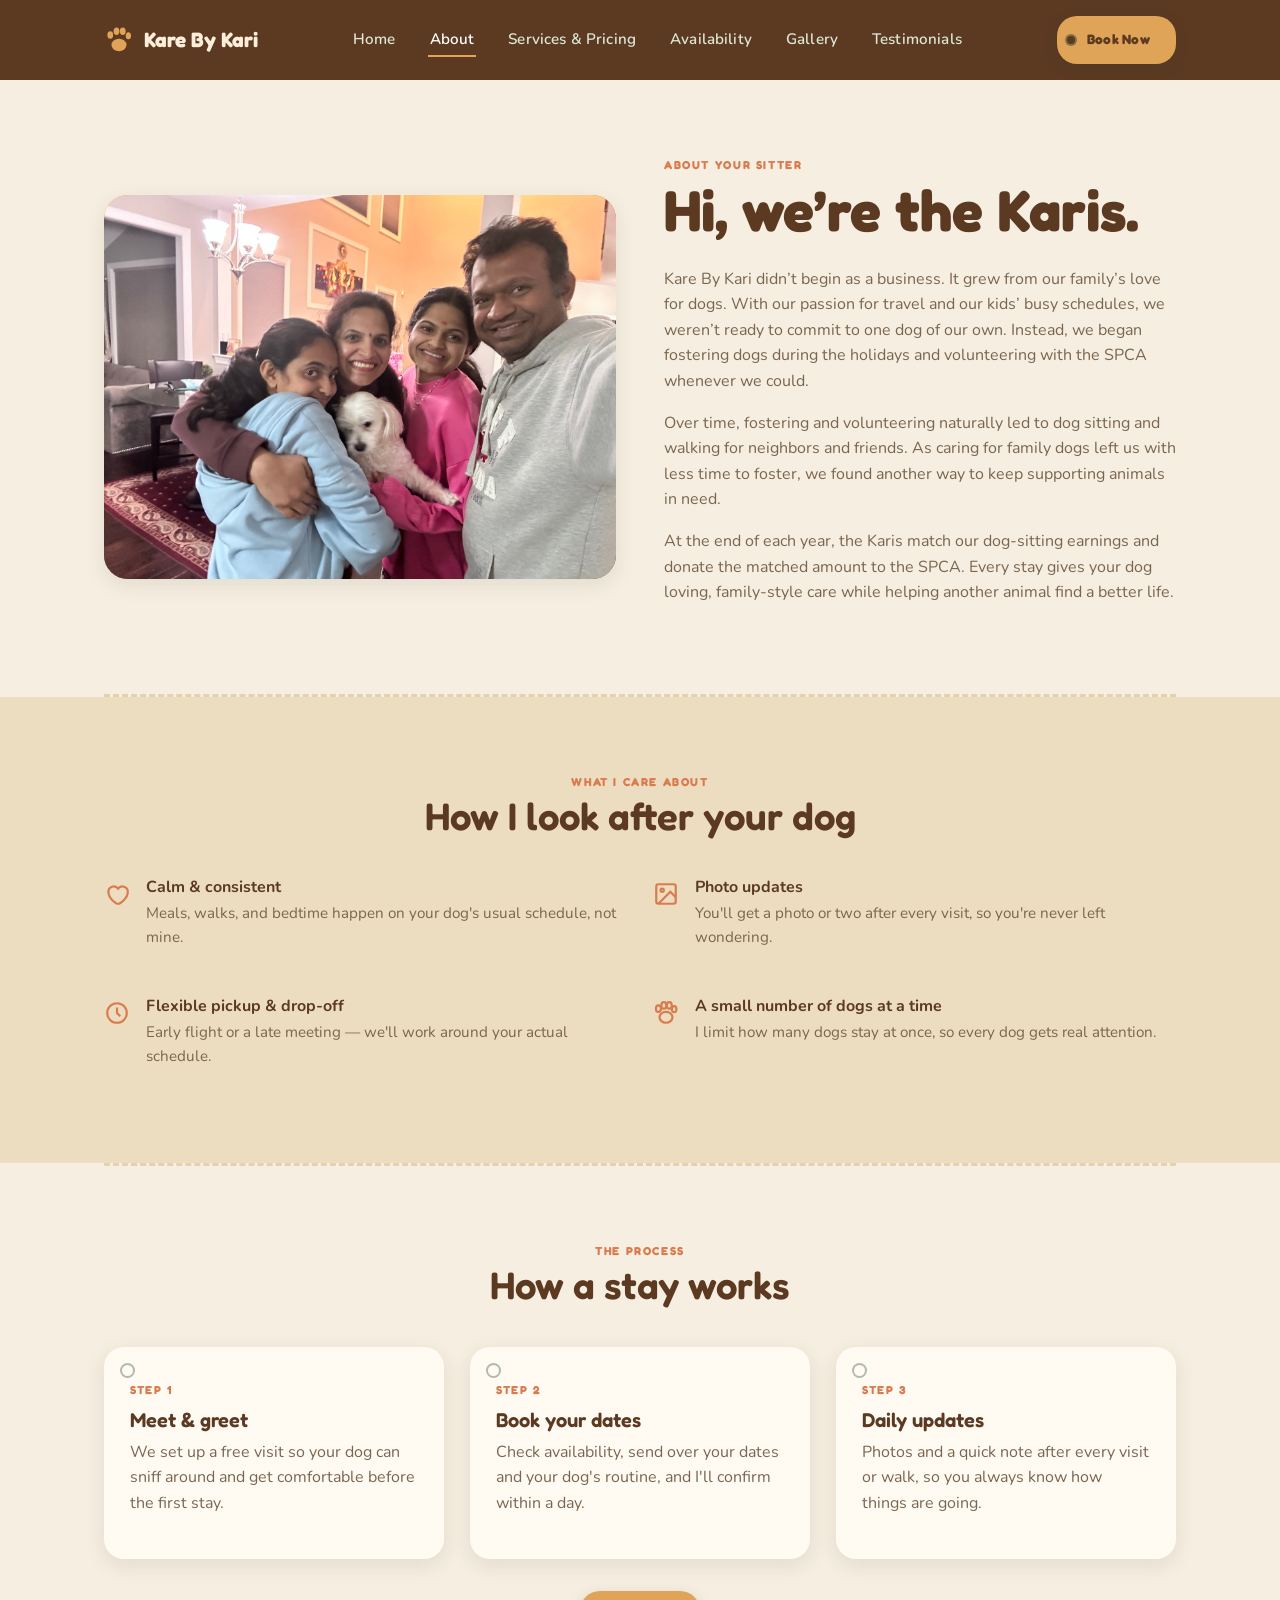
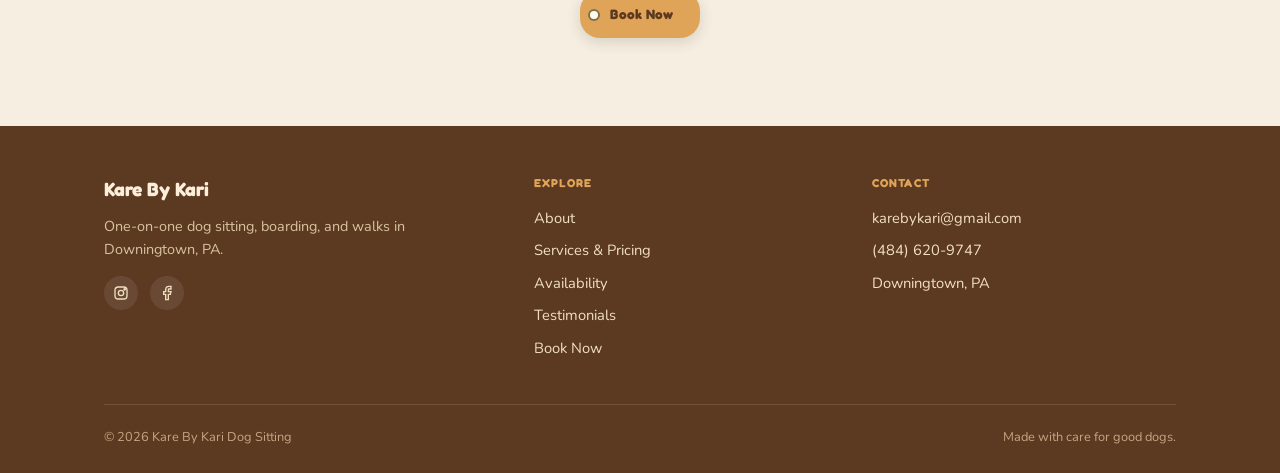
==== about.html @ df32e1bb "Launch Kare By Kari website" ====
<!DOCTYPE html>
<html lang="en">
<head>
<meta charset="UTF-8">
<meta name="viewport" content="width=device-width, initial-scale=1.0">
<title>About — Kare By Kari</title>
<meta name="description" content="Meet the Karis behind Kare By Kari dog sitting in Downingtown, PA.">
<link rel="stylesheet" href="assets/style.css">
</head>
<body>

<header class="site-header">
  <nav class="nav">
    <a href="index.html" class="brand">
      <svg viewBox="0 0 24 24" fill="currentColor"><ellipse cx="12" cy="16" rx="6" ry="5"/><ellipse cx="5" cy="8" rx="2.3" ry="3"/><ellipse cx="10" cy="5" rx="2.3" ry="3"/><ellipse cx="15" cy="5" rx="2.3" ry="3"/><ellipse cx="19.5" cy="8.5" rx="2.1" ry="2.8"/></svg>
      Kare By Kari
    </a>
    <ul class="nav-links">
      <li><a href="index.html">Home</a></li>
      <li><a href="about.html" aria-current="page">About</a></li>
      <li><a href="pricing.html">Services &amp; Pricing</a></li>
      <li><a href="https://calendly.com/karebykari/30min">Availability</a></li>
      <li><a href="gallery.html">Gallery</a></li>
      <li><a href="testimonials.html">Testimonials</a></li>
    </ul>
    <div class="nav-cta">
      <a href="https://calendly.com/karebykari/30min" class="btn-tag on-pine"><span class="btn-tag-text">Book Now</span></a>
      <button class="nav-toggle" aria-label="Toggle menu" aria-expanded="false">
        <svg viewBox="0 0 24 24" fill="none" stroke="currentColor" stroke-width="2"><path d="M3 6h18M3 12h18M3 18h18"/></svg>
      </button>
    </div>
  </nav>
</header>

<main>

  <section class="section">
    <div class="wrap about-hero">
      <div class="about-photo">
        <img src="assets/about-karis.jpg" alt="The Kari family together with their dog">
      </div>
      <div>
        <span class="eyebrow">About Your Sitter</span>
        <h1>Hi, we’re the Karis.</h1>
        <p>Kare By Kari didn’t begin as a business. It grew from our family’s love for dogs. With our passion for travel and our kids’ busy schedules, we weren’t ready to commit to one dog of our own. Instead, we began fostering dogs during the holidays and volunteering with the SPCA whenever we could.</p>
        <p>Over time, fostering and volunteering naturally led to dog sitting and walking for neighbors and friends. As caring for family dogs left us with less time to foster, we found another way to keep supporting animals in need.</p>
        <p>At the end of each year, the Karis match our dog-sitting earnings and donate the matched amount to the SPCA. Every stay gives your dog loving, family-style care while helping another animal find a better life.</p>
      </div>
    </div>
  </section>

  <div class="wrap"><hr class="leash"></div>

  <section class="section section--band">
    <div class="wrap">
      <div class="section-head">
        <span class="eyebrow">What I Care About</span>
        <h2>How I look after your dog</h2>
      </div>
      <div class="grid grid--2">
        <div class="value-row">
          <svg viewBox="0 0 24 24" fill="none" stroke="currentColor" stroke-width="2"><path d="M12 21s-8-4.5-8-11a5 5 0 0 1 9-3 5 5 0 0 1 9 3c0 6.5-8 11-8 11z"/></svg>
          <div>
            <h4>Calm &amp; consistent</h4>
            <p>Meals, walks, and bedtime happen on your dog's usual schedule, not mine.</p>
          </div>
        </div>
        <div class="value-row">
          <svg viewBox="0 0 24 24" fill="none" stroke="currentColor" stroke-width="2"><rect x="3" y="3" width="18" height="18" rx="2"/><circle cx="8.5" cy="8.5" r="1.5"/><path d="M21 15l-5-5L5 21"/></svg>
          <div>
            <h4>Photo updates</h4>
            <p>You'll get a photo or two after every visit, so you're never left wondering.</p>
          </div>
        </div>
        <div class="value-row">
          <svg viewBox="0 0 24 24" fill="none" stroke="currentColor" stroke-width="2"><circle cx="12" cy="12" r="9"/><path d="M12 7v5l3 3"/></svg>
          <div>
            <h4>Flexible pickup &amp; drop-off</h4>
            <p>Early flight or a late meeting — we'll work around your actual schedule.</p>
          </div>
        </div>
        <div class="value-row">
          <svg viewBox="0 0 24 24" fill="none" stroke="currentColor" stroke-width="2"><ellipse cx="12" cy="16" rx="6" ry="5"/><ellipse cx="5" cy="8" rx="2.3" ry="3"/><ellipse cx="10" cy="5" rx="2.3" ry="3"/><ellipse cx="15" cy="5" rx="2.3" ry="3"/><ellipse cx="19.5" cy="8.5" rx="2.1" ry="2.8"/></svg>
          <div>
            <h4>A small number of dogs at a time</h4>
            <p>I limit how many dogs stay at once, so every dog gets real attention.</p>
          </div>
        </div>
      </div>
    </div>
  </section>

  <div class="wrap"><hr class="leash"></div>

  <section class="section">
    <div class="wrap">
      <div class="section-head">
        <span class="eyebrow">The Process</span>
        <h2>How a stay works</h2>
      </div>
      <div class="grid grid--3">
        <div class="card">
          <span class="eyebrow">Step 1</span>
          <h3>Meet &amp; greet</h3>
          <p>We set up a free visit so your dog can sniff around and get comfortable before the first stay.</p>
        </div>
        <div class="card">
          <span class="eyebrow">Step 2</span>
          <h3>Book your dates</h3>
          <p>Check availability, send over your dates and your dog's routine, and I'll confirm within a day.</p>
        </div>
        <div class="card">
          <span class="eyebrow">Step 3</span>
          <h3>Daily updates</h3>
          <p>Photos and a quick note after every visit or walk, so you always know how things are going.</p>
        </div>
      </div>
      <p style="text-align:center; margin-top:32px;"><a href="https://calendly.com/karebykari/30min" class="btn-tag">Book Now</a></p>
    </div>
  </section>

</main>

<footer class="site-footer">
  <div class="wrap">
    <div class="footer-grid">
      <div>
        <div class="footer-brand">Kare By Kari</div>
        <p style="color:#D8C3A0; font-size:0.9rem; max-width:34ch;">One-on-one dog sitting, boarding, and walks in Downingtown, PA.</p>
        <div class="social-row">
          <a href="#" aria-label="Instagram"><svg viewBox="0 0 24 24" fill="none" stroke="currentColor" stroke-width="2"><rect x="3" y="3" width="18" height="18" rx="5"/><circle cx="12" cy="12" r="4"/><circle cx="17.5" cy="6.5" r="1"/></svg></a>
          <a href="#" aria-label="Facebook"><svg viewBox="0 0 24 24" fill="none" stroke="currentColor" stroke-width="2"><path d="M18 2h-3a5 5 0 0 0-5 5v3H7v4h3v8h4v-8h3l1-4h-4V7a1 1 0 0 1 1-1h3z"/></svg></a>
        </div>
      </div>
      <div>
        <h5>Explore</h5>
        <ul>
          <li><a href="about.html">About</a></li>
          <li><a href="pricing.html">Services &amp; Pricing</a></li>
          <li><a href="https://calendly.com/karebykari/30min">Availability</a></li>
          <li><a href="testimonials.html">Testimonials</a></li>
          <li><a href="https://calendly.com/karebykari/30min">Book Now</a></li>
        </ul>
      </div>
      <div>
        <h5>Contact</h5>
        <ul>
          <li><a href="mailto:karebykari@gmail.com">karebykari@gmail.com</a></li>
          <li><a href="tel:+14846209747">(484) 620-9747</a></li>
          <li>Downingtown, PA</li>
        </ul>
      </div>
    </div>
    <div class="footer-bottom">
      <span>© <span data-year></span> Kare By Kari Dog Sitting</span>
      <span>Made with care for good dogs.</span>
    </div>
  </div>
</footer>

<script src="assets/main.js"></script>
</body>
</html>
---- assets/style.css ----
/* =========================================================
   Kare By Kari — design tokens & shared styles
   Palette: sage mist / pine / marigold / sky, warm off-white cards
   Type: Fredoka (display/labels/prices) + Nunito (body) — playful, rounded pairing
   Signature: dog-tag components (rounded rect + die-cut hole) and
   dashed "leash line" dividers.
   ========================================================= */

@import url('https://fonts.googleapis.com/css2?family=Fredoka:wght@400;500;600;700&family=Nunito:wght@400;500;600;700;800&display=swap');

:root{
  /* ---- color ---- */
  --sage:        #F6EEE0;   /* page background */
  --sage-deep:   #ECDCC0;   /* subtle section band */
  --cream-card:  #FFFBF3;   /* card surfaces */
  --pine:        #5C3A22;   /* primary / nav / footer */
  --pine-2:      #74492C;   /* pine hover */
  --marigold:    #E0A458;   /* accent / CTA */
  --marigold-2:  #C98D3E;   /* accent hover */
  --sky:         #D97B4F;   /* secondary accent — links, available days */
  --clay:        #B06A43;   /* used sparingly — booked/unavailable marker */
  --ink:         #3B2A1E;   /* body text */
  --ink-soft:    #7A6650;   /* secondary text */
  --line:        #E3D1B0;   /* hairline / dashed leash color */

  /* ---- type ---- */
  --font-display: "Fredoka", "Trebuchet MS", sans-serif;
  --font-body: "Nunito", -apple-system, Segoe UI, sans-serif;
  --font-mono: "Fredoka", "Trebuchet MS", sans-serif;

  /* ---- shape / rhythm ---- */
  --radius-tag: 20px;
  --radius-sm: 8px;
  --shadow-card: 0 6px 20px rgba(36,64,47,0.10);
  --shadow-tag: 0 4px 14px rgba(36,64,47,0.16);
  --max-w: 1120px;

  --tag-hole-bg: var(--cream-card);
}

/* ---- reset ---- */
*, *::before, *::after{ box-sizing: border-box; }
html{ scroll-behavior: smooth; }
body{
  margin:0;
  background: var(--sage);
  color: var(--ink);
  font-family: var(--font-body);
  font-size: 16px;
  line-height: 1.6;
  -webkit-font-smoothing: antialiased;
}
img{ max-width:100%; display:block; }
a{ color: var(--pine); text-decoration: none; }
ul{ margin:0; padding:0; list-style:none; }
h1,h2,h3,h4{ font-family: var(--font-display); color: var(--pine); margin:0 0 0.4em; line-height:1.15; font-weight:600; }
h1{ font-size: clamp(2.4rem, 5vw, 3.6rem); font-weight:700; }
h2{ font-size: clamp(1.7rem, 3.2vw, 2.4rem); }
h3{ font-size: 1.25rem; }
p{ margin:0 0 1em; color: var(--ink-soft); }
.eyebrow{
  font-family: var(--font-mono);
  text-transform: uppercase;
  letter-spacing: 0.14em;
  font-size: 0.72rem;
  color: var(--sky);
  font-weight: 700;
}

:focus-visible{ outline: 3px solid var(--marigold); outline-offset: 2px; }

@media (prefers-reduced-motion: reduce){
  *{ animation-duration: 0.001ms !important; animation-iteration-count: 1 !important; transition-duration: 0.001ms !important; scroll-behavior: auto !important; }
}

.wrap{ max-width: var(--max-w); margin: 0 auto; padding: 0 24px; }
.section{ padding: 72px 0; }
.section--tight{ padding: 48px 0; }
.section--band{ background: var(--sage-deep); }
.section--pine{ background: var(--pine); color: #FBEFDA; }
.section--pine h2, .section--pine h3{ color: #FCEEDA; }
.section--pine p{ color: #EAD9BB; }

.eyebrow-center{ text-align:center; }
.section-head{ max-width: 620px; margin: 0 auto 40px; text-align:center; }
.section-head.left{ text-align:left; margin-left:0; }

/* ---- leash divider (signature detail) ---- */
.leash{
  border: none;
  border-top: 3px dashed var(--line);
  margin: 0;
  position: relative;
  height: 3px;
}
.leash--pine{ border-top-color: rgba(234,241,230,0.35); }
.leash-paw{
  position:absolute; top:-11px; right: 6%;
  width:22px; height:22px; color: var(--marigold);
}

/* =========================================================
   Nav
   ========================================================= */
.site-header{
  position: sticky; top:0; z-index: 50;
  background: var(--pine);
}
.nav{
  display:flex; align-items:center; justify-content:space-between;
  padding: 16px 24px;
  max-width: var(--max-w); margin:0 auto;
}
.brand{
  display:flex; align-items:center; gap:10px;
  font-family: var(--font-display); font-weight:700; font-size:1.3rem;
  color:#FCEEDA;
}
.brand svg{ width:30px; height:30px; color: var(--marigold); flex-shrink:0; }
.nav-links{
  display:flex; align-items:center; gap: 30px;
}
.nav-links a{
  color:#DCE7D6; font-weight:600; font-size:0.95rem; letter-spacing:0.01em;
  padding: 6px 2px; border-bottom: 2px solid transparent;
}
.nav-links a:hover{ color:#fff; }
.nav-links a[aria-current="page"]{ color:#fff; border-bottom-color: var(--marigold); }
.nav-cta{ display:flex; align-items:center; gap:16px; }
.nav-toggle{
  display:none; background:none; border:none; color:#fff; padding:6px;
  cursor:pointer;
}
.nav-toggle svg{ width:26px; height:26px; }

@media (max-width: 860px){
  .nav-links{
    position:absolute; top:100%; left:0; right:0;
    background: var(--pine-2);
    flex-direction:column; align-items:flex-start;
    padding: 8px 24px 20px; gap: 4px;
    display:none;
  }
  .nav-links.open{ display:flex; }
  .nav-links a{ width:100%; padding:10px 0; border-bottom: 1px solid rgba(255,255,255,0.08); }
  .nav-toggle{ display:inline-flex; }
  .nav-cta .btn-tag span.btn-tag-text{ display:none; }
}

/* =========================================================
   Buttons — dog-tag signature
   ========================================================= */
.btn-tag{
  --tag-hole-bg: var(--cream-card);
  position:relative;
  display:inline-flex; align-items:center; gap:10px;
  font-family: var(--font-mono); font-weight:700; font-size:0.85rem;
  letter-spacing: 0.02em;
  padding: 13px 26px 13px 30px;
  border-radius: var(--radius-tag);
  border: none; cursor:pointer;
  background: var(--marigold); color: var(--pine);
  box-shadow: var(--shadow-tag);
  transition: transform 0.15s ease, box-shadow 0.15s ease, background 0.15s ease;
}
.btn-tag::before{
  content:"";
  position:absolute; left:10px; top:50%; transform:translateY(-50%);
  width:8px; height:8px; border-radius:50%;
  background: var(--tag-hole-bg);
  box-shadow: 0 0 0 2px rgba(36,64,47,0.5);
}
.btn-tag:hover{ transform: translateY(-2px) rotate(-1deg); background: var(--marigold-2); }
.btn-tag.ghost{
  background: transparent; color: var(--pine);
  box-shadow: none; border: 2px solid var(--pine);
  padding: 11px 24px 11px 28px;
}
.btn-tag.ghost::before{ box-shadow: 0 0 0 2px var(--pine); background: var(--sage); }
.btn-tag.ghost:hover{ background: rgba(36,64,47,0.06); transform: translateY(-2px) rotate(-1deg); }
.btn-tag.on-pine{ --tag-hole-bg: var(--pine); }
.btn-tag.ghost.on-pine{ color:#FCEEDA; border-color:#FCEEDA; }
.btn-tag.ghost.on-pine::before{ box-shadow: 0 0 0 2px #FCEEDA; }
.btn-tag.ghost.on-pine:hover{ background: rgba(255,255,255,0.08); }
.btn-tag[disabled]{ opacity:0.6; cursor:not-allowed; transform:none; }

button.btn-tag{ font-family: var(--font-mono); }

/* =========================================================
   Simple home page
   ========================================================= */
.simple-home{ overflow:hidden; }
.simple-hero{
  min-height: 610px;
  padding-top: 72px;
  padding-bottom: 72px;
  display:grid;
  grid-template-columns: 1.05fr 0.95fr;
  align-items:center;
  gap:72px;
}
.simple-hero-copy{ max-width:600px; }
.simple-hero h1{
  max-width: 12ch;
  margin:14px 0 20px;
  font-size:clamp(2.8rem, 6vw, 5rem);
  line-height:1.02;
}
.simple-hero .lede{
  max-width:38ch;
  font-size:1.2rem;
}
.simple-hero .hero-actions{ align-items:center; }
.simple-link{
  padding:10px 4px;
  color:var(--pine);
  font-weight:800;
}
.simple-link:hover span{ display:inline-block; transform:translateX(3px); }
.happy-dog-art{
  position:relative;
  width:min(100%, 440px);
  aspect-ratio:1;
  margin:auto;
  border-radius:48% 52% 45% 55%;
  background:#E7B76F;
  box-shadow:18px 18px 0 #E9D5B5;
}
.sun-spot{
  position:absolute;
  width:92px;
  height:92px;
  top:34px;
  right:40px;
  border-radius:50%;
  background:#FCEEDA;
  opacity:.72;
}
.dog-face{
  position:absolute;
  width:230px;
  height:220px;
  left:50%;
  top:52%;
  transform:translate(-50%,-50%);
  border-radius:48% 48% 45% 45%;
  background:#FFF5E4;
  box-shadow:inset 0 -12px 0 rgba(224,164,88,.18);
}
.dog-ear{
  position:absolute;
  top:4px;
  width:76px;
  height:126px;
  z-index:-1;
  background:#9C613A;
  border-radius:70% 35% 65% 45%;
}
.dog-ear--left{ left:-38px; transform:rotate(18deg); }
.dog-ear--right{ right:-38px; transform:scaleX(-1) rotate(18deg); }
.dog-eye{
  position:absolute;
  top:78px;
  width:15px;
  height:18px;
  border-radius:50%;
  background:var(--pine);
}
.dog-eye--left{ left:62px; }
.dog-eye--right{ right:62px; }
.dog-muzzle{
  position:absolute;
  width:94px;
  height:66px;
  left:68px;
  bottom:30px;
  border-radius:50%;
  background:#F4D7AC;
}
.dog-nose{
  position:absolute;
  width:30px;
  height:22px;
  left:100px;
  bottom:77px;
  border-radius:50% 50% 55% 55%;
  background:var(--pine);
}
.dog-smile{
  position:absolute;
  width:48px;
  height:26px;
  left:91px;
  bottom:40px;
  border-bottom:4px solid var(--pine);
  border-radius:0 0 50% 50%;
}
.little-heart{
  position:absolute;
  left:35px;
  bottom:45px;
  color:#C45E49;
  font-size:2.3rem;
  transform:rotate(-12deg);
}
.simple-services{
  padding:30px 0;
  background:var(--cream-card);
  border-top:1px solid var(--line);
  border-bottom:1px solid var(--line);
}
.service-pills{
  display:flex;
  justify-content:center;
  gap:46px;
  flex-wrap:wrap;
}
.service-pills span{
  color:var(--pine);
  font-family:var(--font-display);
  font-weight:600;
  font-size:1.05rem;
}
.simple-cta{
  padding-top:90px;
  padding-bottom:96px;
  text-align:center;
}
.simple-cta h2{ margin:10px 0 12px; }
.simple-cta p{ margin-bottom:26px; }
.simple-footer{
  padding:24px 0;
  background:var(--pine);
  color:#EAD9BB;
  font-size:.85rem;
}
.simple-footer .wrap{
  display:flex;
  justify-content:space-between;
  gap:16px;
  flex-wrap:wrap;
}
@media (max-width: 860px){
  .simple-hero{
    min-height:auto;
    padding-top:44px;
    padding-bottom:60px;
    grid-template-columns:1fr;
    gap:48px;
    text-align:center;
  }
  .simple-hero-copy{ margin:auto; }
  .simple-hero h1{ margin-left:auto; margin-right:auto; }
  .simple-hero .lede{ margin-left:auto; margin-right:auto; }
  .simple-hero .hero-actions{ justify-content:center; }
  .happy-dog-art{ width:min(78vw, 330px); }
  .dog-face{ transform:translate(-50%,-50%) scale(.78); }
  .service-pills{ gap:20px 30px; }
}

/* =========================================================
   Hero
   ========================================================= */
.hero{
  padding: 64px 0 40px;
  display:grid; grid-template-columns: 1.15fr 0.85fr; gap: 48px; align-items:center;
}
.hero h1{ margin-bottom: 0.35em; }
.hero .lede{ font-size:1.1rem; max-width: 46ch; }
.hero-actions{ display:flex; gap:14px; margin-top: 28px; flex-wrap:wrap; }
.hero-art{
  position:relative; aspect-ratio: 1/1; border-radius: 28px;
  background: radial-gradient(circle at 30% 25%, #FCEEDA 0%, var(--marigold) 45%, var(--pine) 46%, var(--pine) 100%);
  overflow:hidden;
  box-shadow: var(--shadow-card);
}
.hero-art svg{ position:absolute; inset:0; width:100%; height:100%; }

@media (max-width: 860px){
  .hero{ grid-template-columns: 1fr; padding-top: 36px; }
  .hero-art{ order:-1; max-width: 340px; margin: 0 auto; }
}

/* trust strip */
.trust-strip{ display:flex; flex-wrap:wrap; gap:14px; justify-content:center; padding: 28px 0 8px; }
.trust-chip{
  font-family: var(--font-mono); font-size:0.78rem; font-weight:700;
  background: var(--cream-card); border-radius: 999px; padding: 10px 18px;
  color: var(--pine); box-shadow: var(--shadow-card);
  display:flex; align-items:center; gap:8px;
}
.trust-chip svg{ width:15px; height:15px; color: var(--marigold); }

/* =========================================================
   Cards — grid, service, testimonial (dog-tag framed)
   ========================================================= */
.grid{ display:grid; gap: 26px; }
.grid--3{ grid-template-columns: repeat(3, 1fr); }
.grid--2{ grid-template-columns: repeat(2, 1fr); }
@media (max-width: 860px){ .grid--3, .grid--2{ grid-template-columns: 1fr; } }

.card{
  --tag-hole-bg: var(--cream-card);
  position:relative;
  background: var(--cream-card);
  border-radius: var(--radius-tag);
  padding: 30px 26px 26px;
  box-shadow: var(--shadow-card);
}
.card::before{
  content:"";
  position:absolute; left:18px; top:18px;
  width:11px; height:11px; border-radius:50%;
  background: var(--tag-hole-bg);
  box-shadow: 0 0 0 2px rgba(36,64,47,0.35);
}
.card h3{ margin-top:6px; }

.service-card .price{
  font-family: var(--font-mono); font-weight:700; color: var(--pine);
  font-size: 1.6rem; margin: 6px 0 2px;
}
.service-card .price small{ font-size:0.85rem; font-weight:400; color: var(--ink-soft); }
.service-card ul{ margin-top:14px; }
.service-card li{
  padding-left: 22px; position:relative; margin-bottom:8px; font-size:0.93rem; color: var(--ink-soft);
}
.service-card li::before{
  content:""; position:absolute; left:0; top:6px; width:12px; height:12px;
  background: var(--sky); mask: radial-gradient(circle, black 40%, transparent 41%);
  border-radius: 50%;
}
.service-card li.paw-bullet{ padding-left:24px; }
.service-card li.paw-bullet::before{ content:"🐾"; background:none; font-size:0.8rem; top:1px; }

.testimonial-card{ display:flex; flex-direction:column; gap: 14px; }
.testimonial-card .rating{ display:flex; gap:4px; }
.testimonial-card .rating svg{ width:16px; height:16px; color: var(--marigold); }
.testimonial-card blockquote{ margin:0; font-style: italic; color: var(--ink); font-size:1.02rem; }
.testimonial-card footer{ font-family: var(--font-mono); font-size:0.78rem; color: var(--ink-soft); }
.testimonial-card footer strong{ color: var(--pine); }

/* Gallery */
.gallery-grid{
  display:grid;
  grid-template-columns:repeat(2, 1fr);
  gap:22px;
  padding-bottom:72px;
}
.gallery-photo{
  height:440px;
  margin:0;
  border-radius:24px;
  background:var(--cream-card);
  overflow:hidden;
  box-shadow:var(--shadow-card);
}
.gallery-photo img{
  width:100%;
  height:100%;
  object-fit:cover;
  transition:transform .25s ease;
}
.gallery-photo:hover img{ transform:scale(1.025); }
.gallery-photo:nth-child(1) img,
.gallery-photo:nth-child(3) img,
.gallery-photo:nth-child(4) img{ object-position:center 35%; }
@media (max-width:860px){
  .gallery-photo{ height:360px; }
}
@media (max-width:560px){
  .gallery-grid{ grid-template-columns:1fr; }
  .gallery-photo{ height:420px; }
}

/* =========================================================
   Calendar (Availability)
   ========================================================= */
.cal-shell{
  background: var(--cream-card); border-radius: 20px; box-shadow: var(--shadow-card);
  padding: 26px; max-width: 620px; margin: 0 auto;
}
.cal-nav{ display:flex; align-items:center; justify-content:space-between; margin-bottom: 18px; }
.cal-nav button{
  background: var(--sage); border:none; width:36px; height:36px; border-radius:50%;
  color: var(--pine); cursor:pointer; display:flex; align-items:center; justify-content:center;
  transition: background 0.15s ease;
}
.cal-nav button:hover{ background: var(--sage-deep); }
.cal-nav button svg{ width:18px; height:18px; }
.cal-month{ font-family: var(--font-display); font-weight:700; font-size:1.25rem; color: var(--pine); }
.cal-grid{ display:grid; grid-template-columns: repeat(7, 1fr); gap:6px; text-align:center; }
.cal-grid .dow{ font-family: var(--font-mono); font-size:0.7rem; color: var(--ink-soft); padding-bottom:6px; }
.cal-day{
  aspect-ratio: 1/1; display:flex; align-items:center; justify-content:center;
  border-radius: 8px; font-family: var(--font-mono); font-size:0.85rem; color: var(--ink);
  background: transparent;
}
.cal-day.pad{ visibility:hidden; }
.cal-day.available{ background: #F2E1B0; color: var(--pine); font-weight:700; }
.cal-day.booked{ background: #EAD9C4; color: var(--clay); text-decoration: line-through; }
.cal-day.today{ box-shadow: 0 0 0 2px var(--marigold); font-weight:700; }
.cal-legend{ display:flex; gap:18px; justify-content:center; margin-top:20px; flex-wrap:wrap; }
.cal-legend span{ display:flex; align-items:center; gap:7px; font-size:0.82rem; color: var(--ink-soft); }
.legend-dot{ width:12px; height:12px; border-radius:4px; }
.legend-dot.available{ background:#F2E1B0; }
.legend-dot.booked{ background:#EAD9C4; }

/* =========================================================
   About page specifics
   ========================================================= */
.about-hero{ display:grid; grid-template-columns: 1fr 1fr; gap: 48px; align-items:center; }
.about-photo{
  aspect-ratio: 4/3; border-radius: 24px; overflow:hidden;
  background: linear-gradient(160deg, var(--marigold), var(--pine));
  box-shadow: var(--shadow-card);
  position:relative;
}
.about-photo img{
  width:100%;
  height:100%;
  object-fit:cover;
  object-position:center;
}
@media (max-width: 860px){ .about-hero{ grid-template-columns:1fr; } .about-photo{ max-width:560px; margin:0 auto; } }

.value-row{ display:flex; gap:16px; align-items:flex-start; margin-bottom:22px; }
.value-row svg{ width:26px; height:26px; color: var(--sky); flex-shrink:0; margin-top:3px; }
.value-row h4{ font-family: var(--font-body); font-weight:700; color: var(--pine); margin:0 0 4px; }
.value-row p{ margin:0; font-size:0.95rem; }

/* =========================================================
   Booking form
   ========================================================= */
.book-shell{ display:grid; grid-template-columns: 1fr 0.8fr; gap: 40px; align-items:start; }
@media (max-width:900px){ .book-shell{ grid-template-columns:1fr; } }

.form-card{
  background: var(--cream-card); border-radius: 20px; box-shadow: var(--shadow-card);
  padding: 34px;
}
.field{ margin-bottom: 20px; }
.field label{
  display:block; font-family: var(--font-mono); font-size:0.75rem; text-transform:uppercase;
  letter-spacing:0.08em; color: var(--pine); margin-bottom:7px; font-weight:700;
}
.field input, .field select, .field textarea{
  width:100%; padding: 12px 14px; border-radius: 10px; border: 1.5px solid var(--line);
  background: #fff; font-family: var(--font-body); font-size:0.95rem; color: var(--ink);
}
.field input:focus, .field select:focus, .field textarea:focus{
  border-color: var(--sky); outline: none;
}
.field-row{ display:grid; grid-template-columns:1fr 1fr; gap:16px; }
@media (max-width:520px){ .field-row{ grid-template-columns:1fr; } }
.form-note{ font-size:0.82rem; color: var(--ink-soft); margin-top:6px; }
.form-success{
  display:none; background:#F2E1B0; border-radius:14px; padding:20px 22px; margin-top:18px;
  color: var(--pine); font-weight:600;
}
.form-success.show{ display:block; }

.book-side .card{ margin-bottom:20px; }
.book-side h4{ font-family: var(--font-body); color: var(--pine); font-weight:700; margin:0 0 8px; }

/* =========================================================
   Footer
   ========================================================= */
.site-footer{ background: var(--pine); color:#F1DFC0; padding: 48px 0 26px; }
.footer-grid{ display:grid; grid-template-columns: 1.3fr 1fr 1fr; gap: 34px; margin-bottom: 34px; }
@media (max-width:700px){ .footer-grid{ grid-template-columns:1fr; } }
.footer-brand{ font-family: var(--font-display); color:#FCEEDA; font-size:1.2rem; font-weight:700; margin-bottom:10px; }
.site-footer h5{ font-family: var(--font-mono); text-transform:uppercase; letter-spacing:0.1em; font-size:0.72rem; color: var(--marigold); margin:0 0 14px; }
.site-footer a{ color:#F1DFC0; }
.site-footer a:hover{ color:#fff; }
.site-footer li{ margin-bottom:9px; font-size:0.92rem; }
.footer-bottom{ display:flex; justify-content:space-between; flex-wrap:wrap; gap:10px; font-size:0.8rem; color:#C2A683; padding-top:22px; border-top:1px solid rgba(255,255,255,0.12); }
.social-row{ display:flex; gap:12px; margin-top:14px; }
.social-row a{ width:34px; height:34px; border-radius:50%; background:rgba(255,255,255,0.08); display:flex; align-items:center; justify-content:center; }
.social-row svg{ width:16px; height:16px; }

/* page intro band used on inner pages */
.page-intro{ padding: 56px 0 20px; text-align:center; }
.page-intro .eyebrow{ display:block; margin-bottom:10px; }
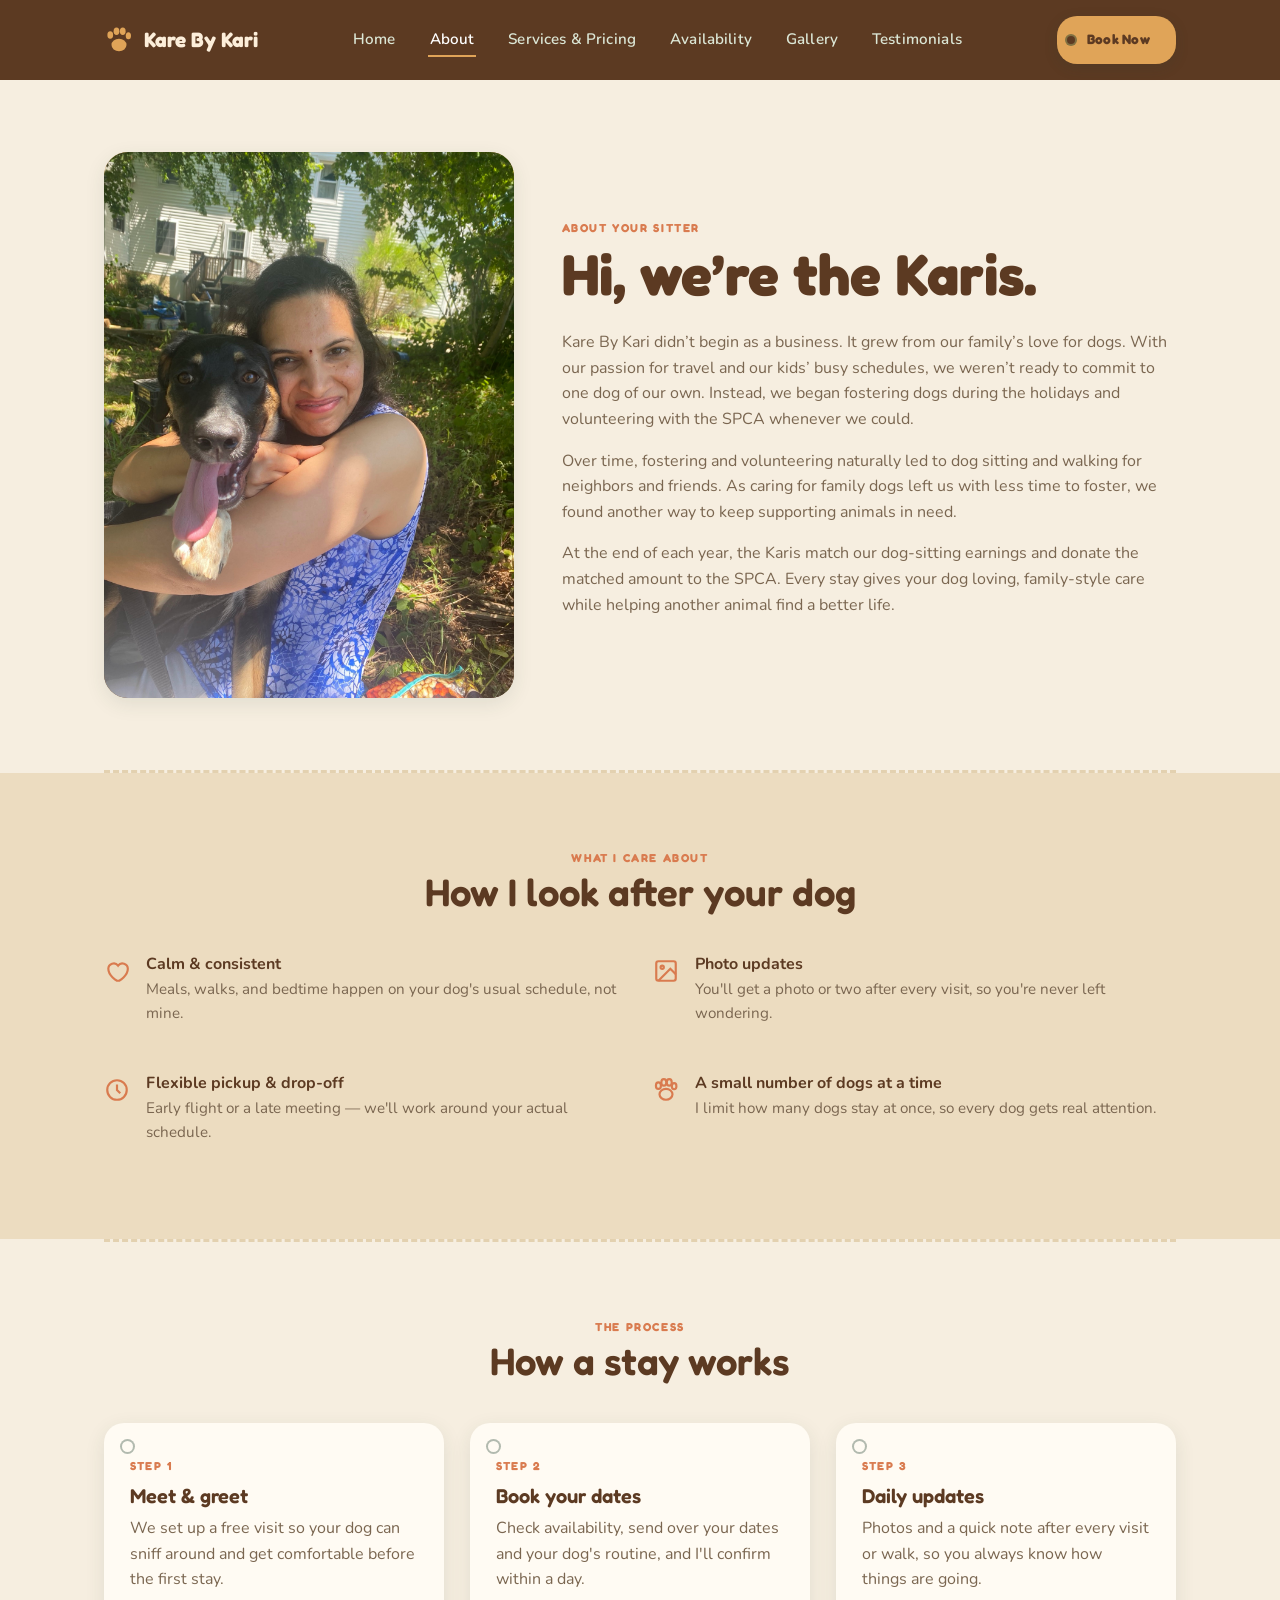
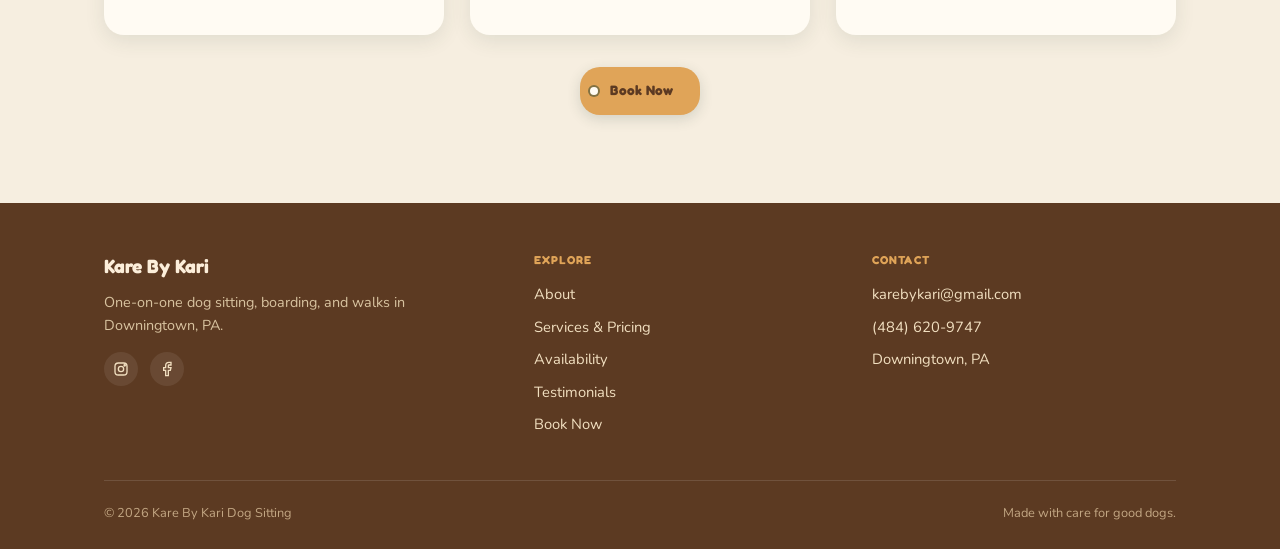
==== commit 4f0763e6: "Expand gallery and update About photo" ====
--- a/about.html
+++ b/about.html
@@ -37,7 +37,7 @@
   <section class="section">
     <div class="wrap about-hero">
       <div class="about-photo">
-        <img src="assets/about-karis.jpg" alt="The Kari family together with their dog">
+        <img src="assets/about-karis.jpg" alt="Swapna sharing a happy outdoor moment with a dog">
       </div>
       <div>
         <span class="eyebrow">About Your Sitter</span>
--- a/assets/style.css
+++ b/assets/style.css
@@ -442,35 +442,32 @@
 
 /* Gallery */
 .gallery-grid{
-  display:grid;
-  grid-template-columns:repeat(2, 1fr);
-  gap:22px;
+  columns:3 280px;
+  column-gap:22px;
   padding-bottom:72px;
 }
 .gallery-photo{
-  height:440px;
-  margin:0;
+  display:inline-block;
+  width:100%;
+  margin:0 0 22px;
   border-radius:24px;
   background:var(--cream-card);
   overflow:hidden;
   box-shadow:var(--shadow-card);
+  break-inside:avoid;
 }
 .gallery-photo img{
   width:100%;
-  height:100%;
-  object-fit:cover;
+  height:auto;
+  display:block;
   transition:transform .25s ease;
 }
 .gallery-photo:hover img{ transform:scale(1.025); }
-.gallery-photo:nth-child(1) img,
-.gallery-photo:nth-child(3) img,
-.gallery-photo:nth-child(4) img{ object-position:center 35%; }
 @media (max-width:860px){
-  .gallery-photo{ height:360px; }
+  .gallery-grid{ columns:2 240px; }
 }
 @media (max-width:560px){
-  .gallery-grid{ grid-template-columns:1fr; }
-  .gallery-photo{ height:420px; }
+  .gallery-grid{ columns:1; }
 }
 
 /* =========================================================
@@ -509,9 +506,9 @@
 /* =========================================================
    About page specifics
    ========================================================= */
-.about-hero{ display:grid; grid-template-columns: 1fr 1fr; gap: 48px; align-items:center; }
+.about-hero{ display:grid; grid-template-columns: 0.8fr 1.2fr; gap: 48px; align-items:center; }
 .about-photo{
-  aspect-ratio: 4/3; border-radius: 24px; overflow:hidden;
+  aspect-ratio: 3/4; border-radius: 24px; overflow:hidden;
   background: linear-gradient(160deg, var(--marigold), var(--pine));
   box-shadow: var(--shadow-card);
   position:relative;
@@ -522,7 +519,7 @@
   object-fit:cover;
   object-position:center;
 }
-@media (max-width: 860px){ .about-hero{ grid-template-columns:1fr; } .about-photo{ max-width:560px; margin:0 auto; } }
+@media (max-width: 860px){ .about-hero{ grid-template-columns:1fr; } .about-photo{ max-width:440px; margin:0 auto; } }
 
 .value-row{ display:flex; gap:16px; align-items:flex-start; margin-bottom:22px; }
 .value-row svg{ width:26px; height:26px; color: var(--sky); flex-shrink:0; margin-top:3px; }
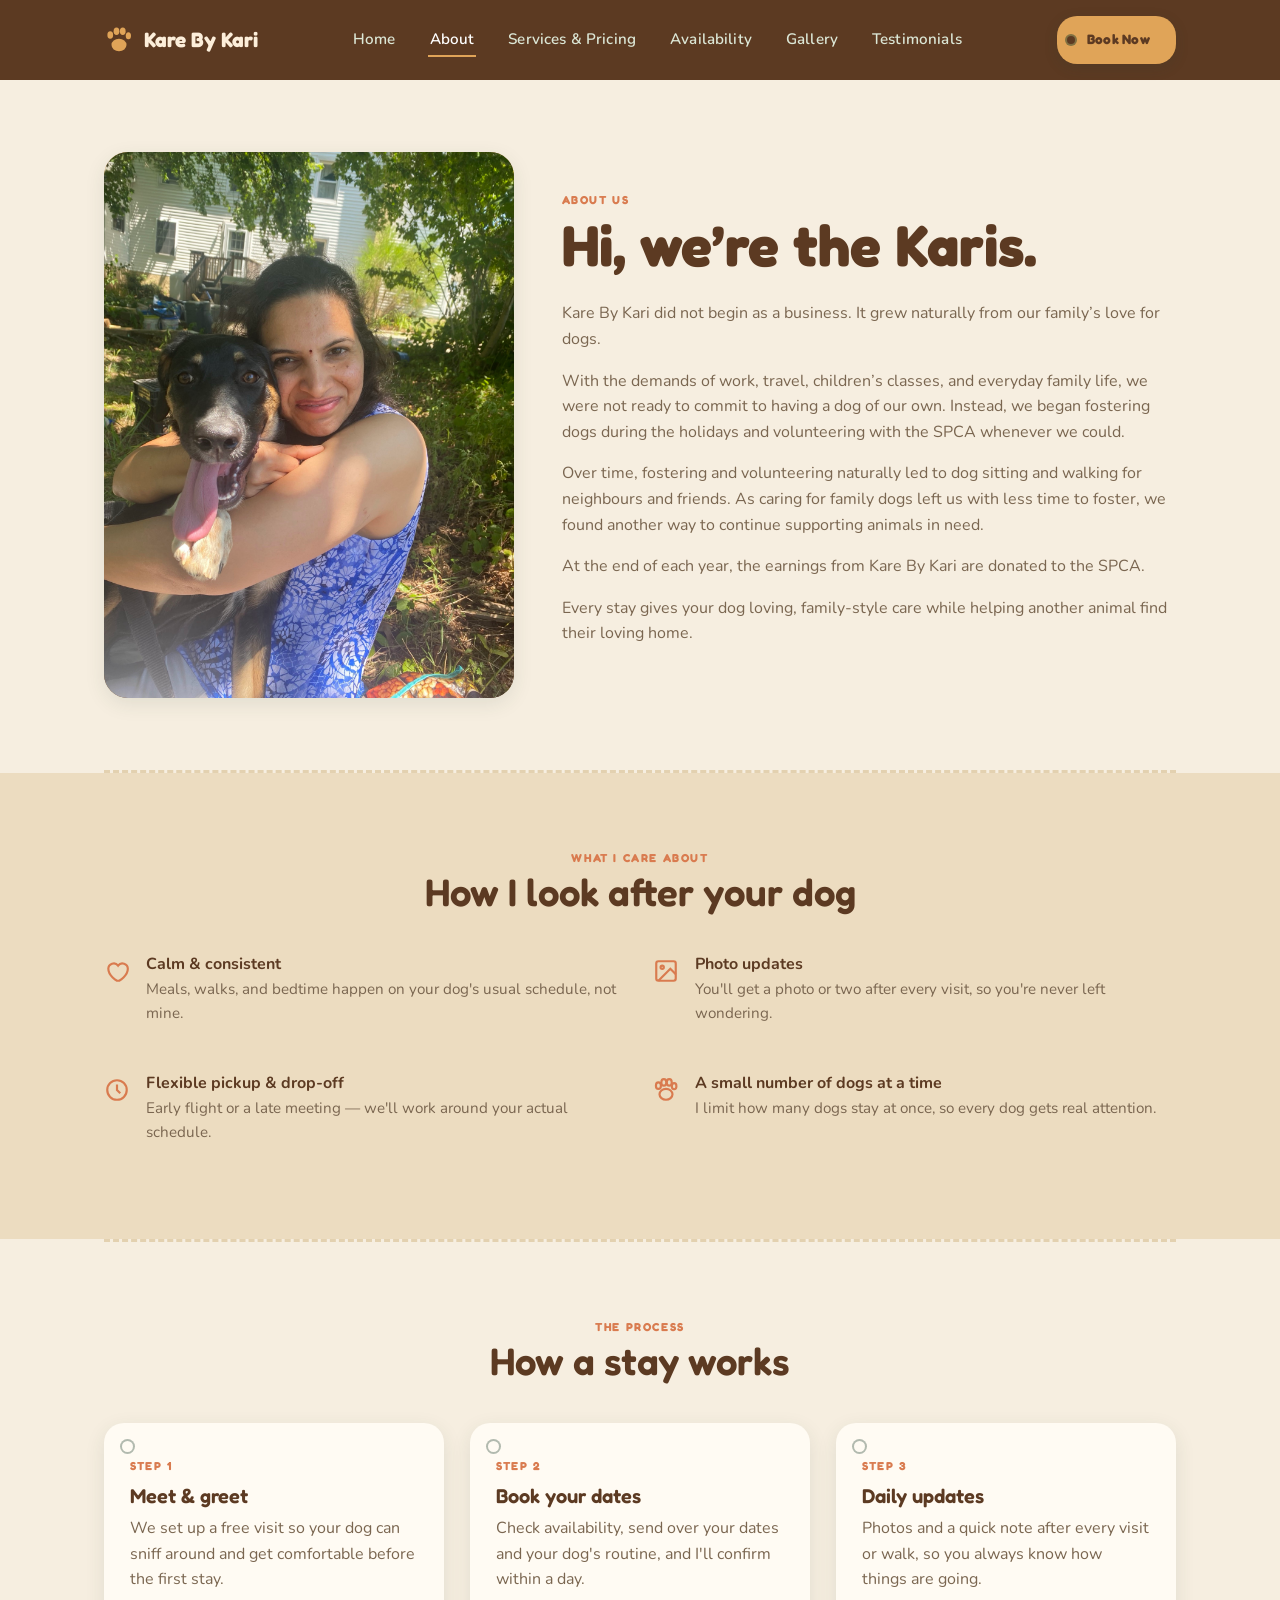
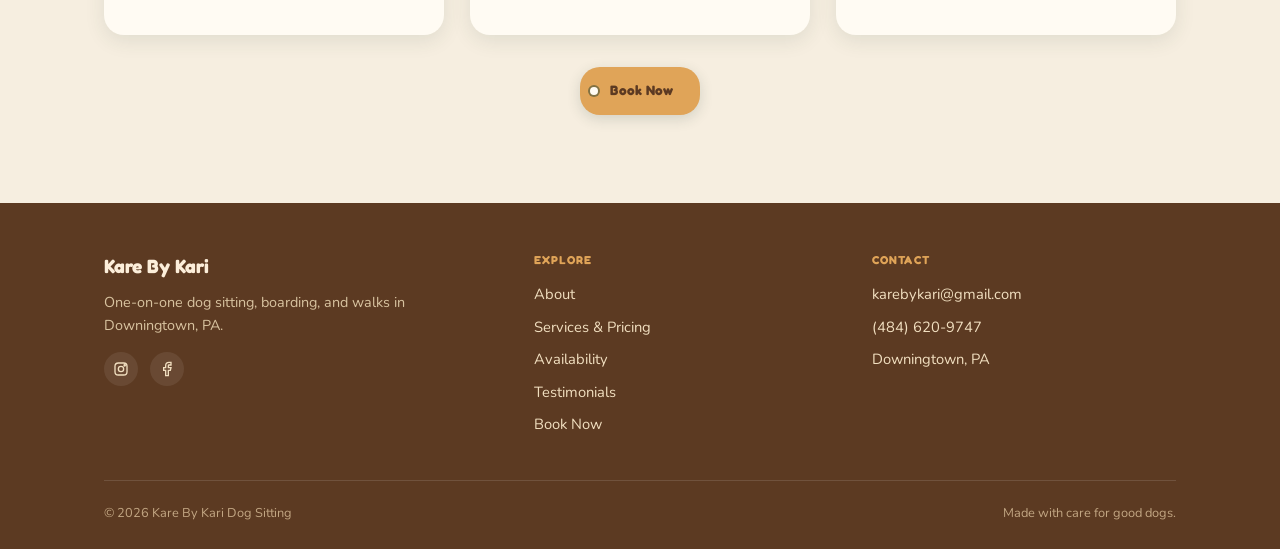
==== commit 62002ca5: "Refine About Us story" ====
--- a/about.html
+++ b/about.html
@@ -40,11 +40,13 @@
         <img src="assets/about-karis.jpg" alt="Swapna sharing a happy outdoor moment with a dog">
       </div>
       <div>
-        <span class="eyebrow">About Your Sitter</span>
+        <span class="eyebrow">About Us</span>
         <h1>Hi, we’re the Karis.</h1>
-        <p>Kare By Kari didn’t begin as a business. It grew from our family’s love for dogs. With our passion for travel and our kids’ busy schedules, we weren’t ready to commit to one dog of our own. Instead, we began fostering dogs during the holidays and volunteering with the SPCA whenever we could.</p>
-        <p>Over time, fostering and volunteering naturally led to dog sitting and walking for neighbors and friends. As caring for family dogs left us with less time to foster, we found another way to keep supporting animals in need.</p>
-        <p>At the end of each year, the Karis match our dog-sitting earnings and donate the matched amount to the SPCA. Every stay gives your dog loving, family-style care while helping another animal find a better life.</p>
+        <p>Kare By Kari did not begin as a business. It grew naturally from our family’s love for dogs.</p>
+        <p>With the demands of work, travel, children’s classes, and everyday family life, we were not ready to commit to having a dog of our own. Instead, we began fostering dogs during the holidays and volunteering with the SPCA whenever we could.</p>
+        <p>Over time, fostering and volunteering naturally led to dog sitting and walking for neighbours and friends. As caring for family dogs left us with less time to foster, we found another way to continue supporting animals in need.</p>
+        <p>At the end of each year, the earnings from Kare By Kari are donated to the SPCA.</p>
+        <p>Every stay gives your dog loving, family-style care while helping another animal find their loving home.</p>
       </div>
     </div>
   </section>
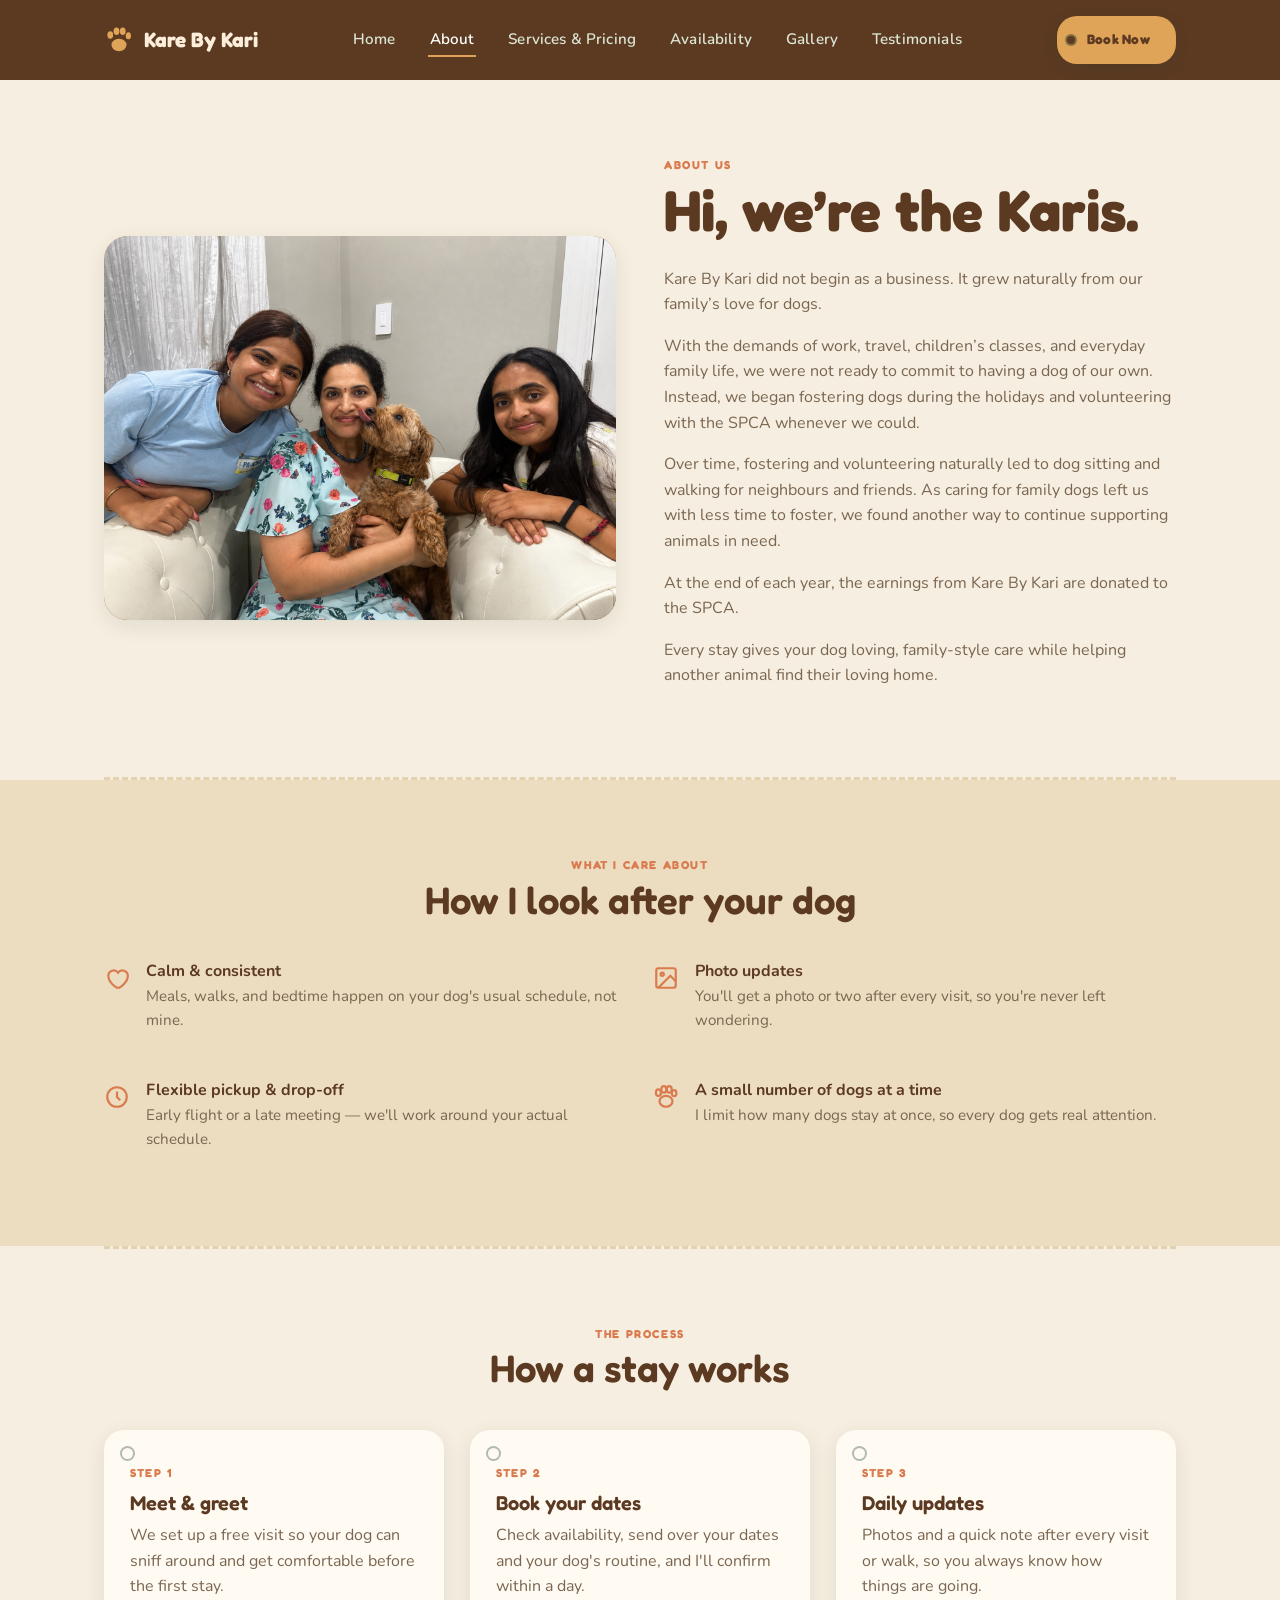
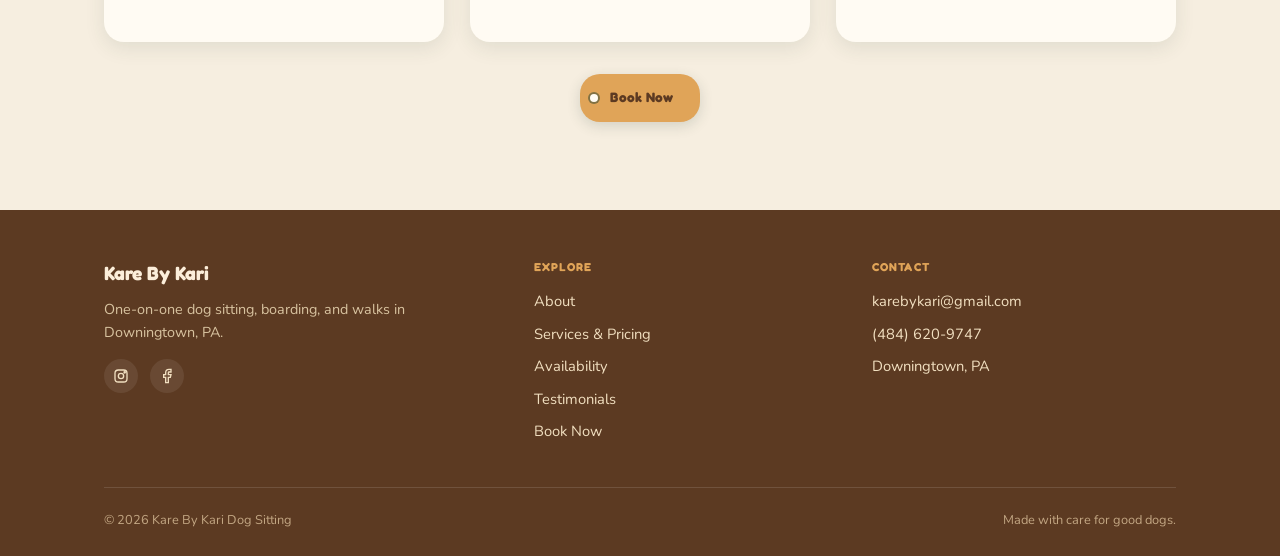
==== commit dba9e2f5: "Update About photo and expand gallery" ====
--- a/about.html
+++ b/about.html
@@ -37,7 +37,7 @@
   <section class="section">
     <div class="wrap about-hero">
       <div class="about-photo">
-        <img src="assets/about-karis.jpg" alt="Swapna sharing a happy outdoor moment with a dog">
+        <img src="assets/about-karis.jpg" alt="The Karis sharing a happy moment together with a dog">
       </div>
       <div>
         <span class="eyebrow">About Us</span>
--- a/assets/style.css
+++ b/assets/style.css
@@ -506,9 +506,9 @@
 /* =========================================================
    About page specifics
    ========================================================= */
-.about-hero{ display:grid; grid-template-columns: 0.8fr 1.2fr; gap: 48px; align-items:center; }
+.about-hero{ display:grid; grid-template-columns: 1fr 1fr; gap: 48px; align-items:center; }
 .about-photo{
-  aspect-ratio: 3/4; border-radius: 24px; overflow:hidden;
+  aspect-ratio: 4/3; border-radius: 24px; overflow:hidden;
   background: linear-gradient(160deg, var(--marigold), var(--pine));
   box-shadow: var(--shadow-card);
   position:relative;
@@ -519,7 +519,7 @@
   object-fit:cover;
   object-position:center;
 }
-@media (max-width: 860px){ .about-hero{ grid-template-columns:1fr; } .about-photo{ max-width:440px; margin:0 auto; } }
+@media (max-width: 860px){ .about-hero{ grid-template-columns:1fr; } .about-photo{ max-width:560px; margin:0 auto; } }
 
 .value-row{ display:flex; gap:16px; align-items:flex-start; margin-bottom:22px; }
 .value-row svg{ width:26px; height:26px; color: var(--sky); flex-shrink:0; margin-top:3px; }
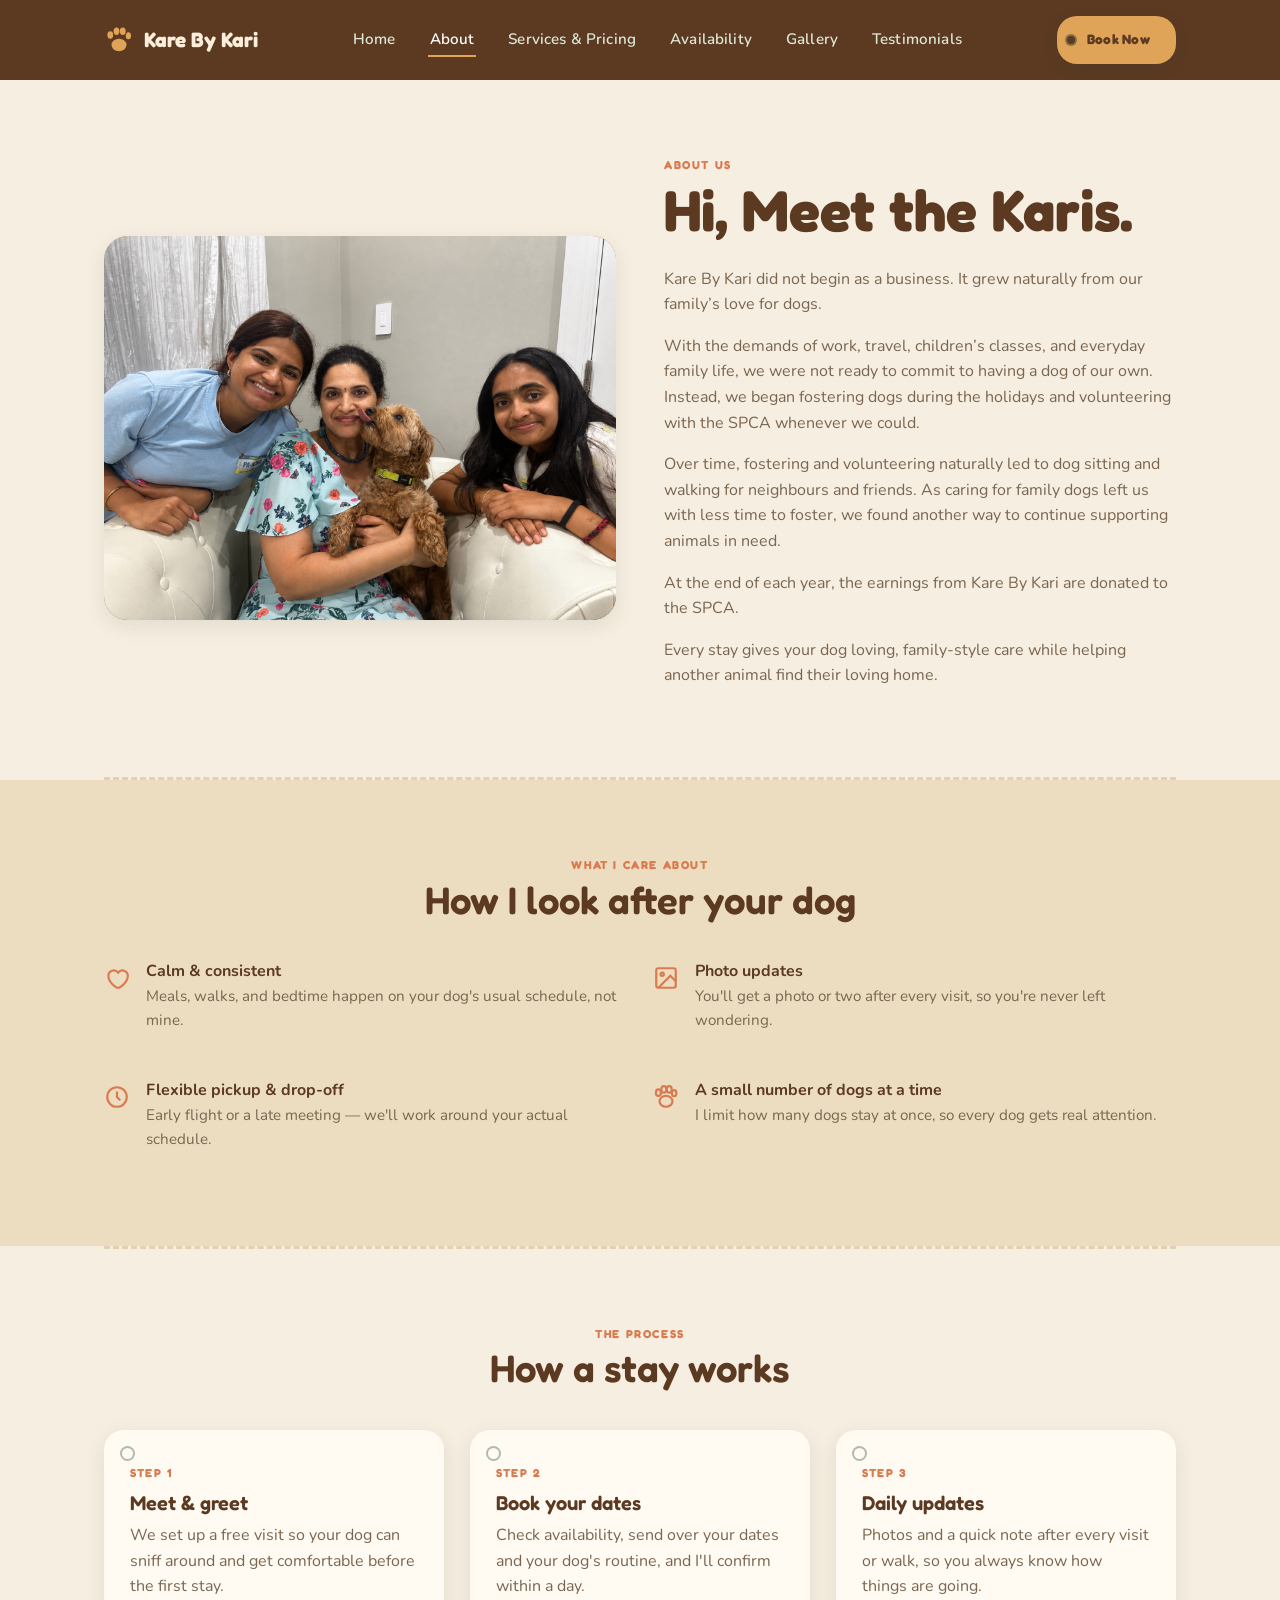
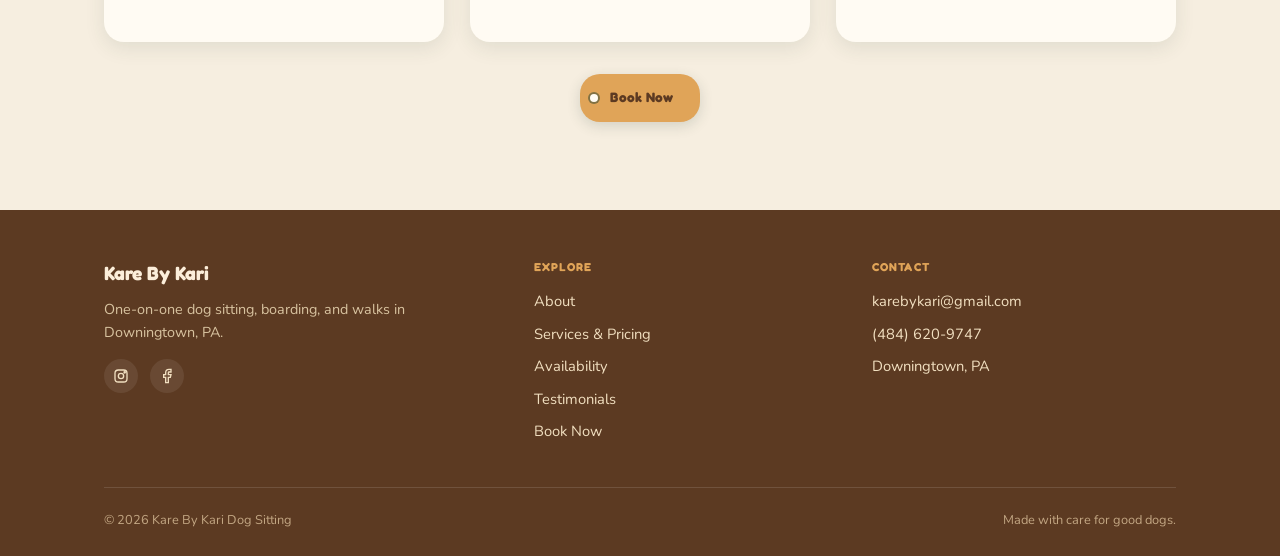
==== commit 7ff57ce4: "Refine homepage care message" ====
--- a/about.html
+++ b/about.html
@@ -41,7 +41,7 @@
       </div>
       <div>
         <span class="eyebrow">About Us</span>
-        <h1>Hi, we’re the Karis.</h1>
+        <h1>Hi, Meet the Karis.</h1>
         <p>Kare By Kari did not begin as a business. It grew naturally from our family’s love for dogs.</p>
         <p>With the demands of work, travel, children’s classes, and everyday family life, we were not ready to commit to having a dog of our own. Instead, we began fostering dogs during the holidays and volunteering with the SPCA whenever we could.</p>
         <p>Over time, fostering and volunteering naturally led to dog sitting and walking for neighbours and friends. As caring for family dogs left us with less time to foster, we found another way to continue supporting animals in need.</p>
--- a/assets/style.css
+++ b/assets/style.css
@@ -206,6 +206,27 @@
   font-size:clamp(2.8rem, 6vw, 5rem);
   line-height:1.02;
 }
+.simple-hero .kare-values{
+  display:grid;
+  grid-template-columns:auto auto;
+  align-items:center;
+  gap:.04em;
+  width:max-content;
+  max-width:100%;
+  font-size:clamp(2.35rem, 5vw, 4.45rem);
+  line-height:1;
+}
+.kare-values-letter{
+  font-size:3.55em;
+  line-height:.72;
+}
+.kare-values-words{
+  display:grid;
+  gap:.18em;
+  font-size:.82em;
+  text-align:left;
+}
+.kare-values-words > span{ display:block; }
 .simple-hero .lede{
   max-width:38ch;
   font-size:1.2rem;
@@ -351,6 +372,10 @@
   }
   .simple-hero-copy{ margin:auto; }
   .simple-hero h1{ margin-left:auto; margin-right:auto; }
+  .simple-hero .kare-values{
+    grid-template-columns:auto auto;
+    font-size:clamp(1.85rem, 9vw, 3.2rem);
+  }
   .simple-hero .lede{ margin-left:auto; margin-right:auto; }
   .simple-hero .hero-actions{ justify-content:center; }
   .happy-dog-art{ width:min(78vw, 330px); }
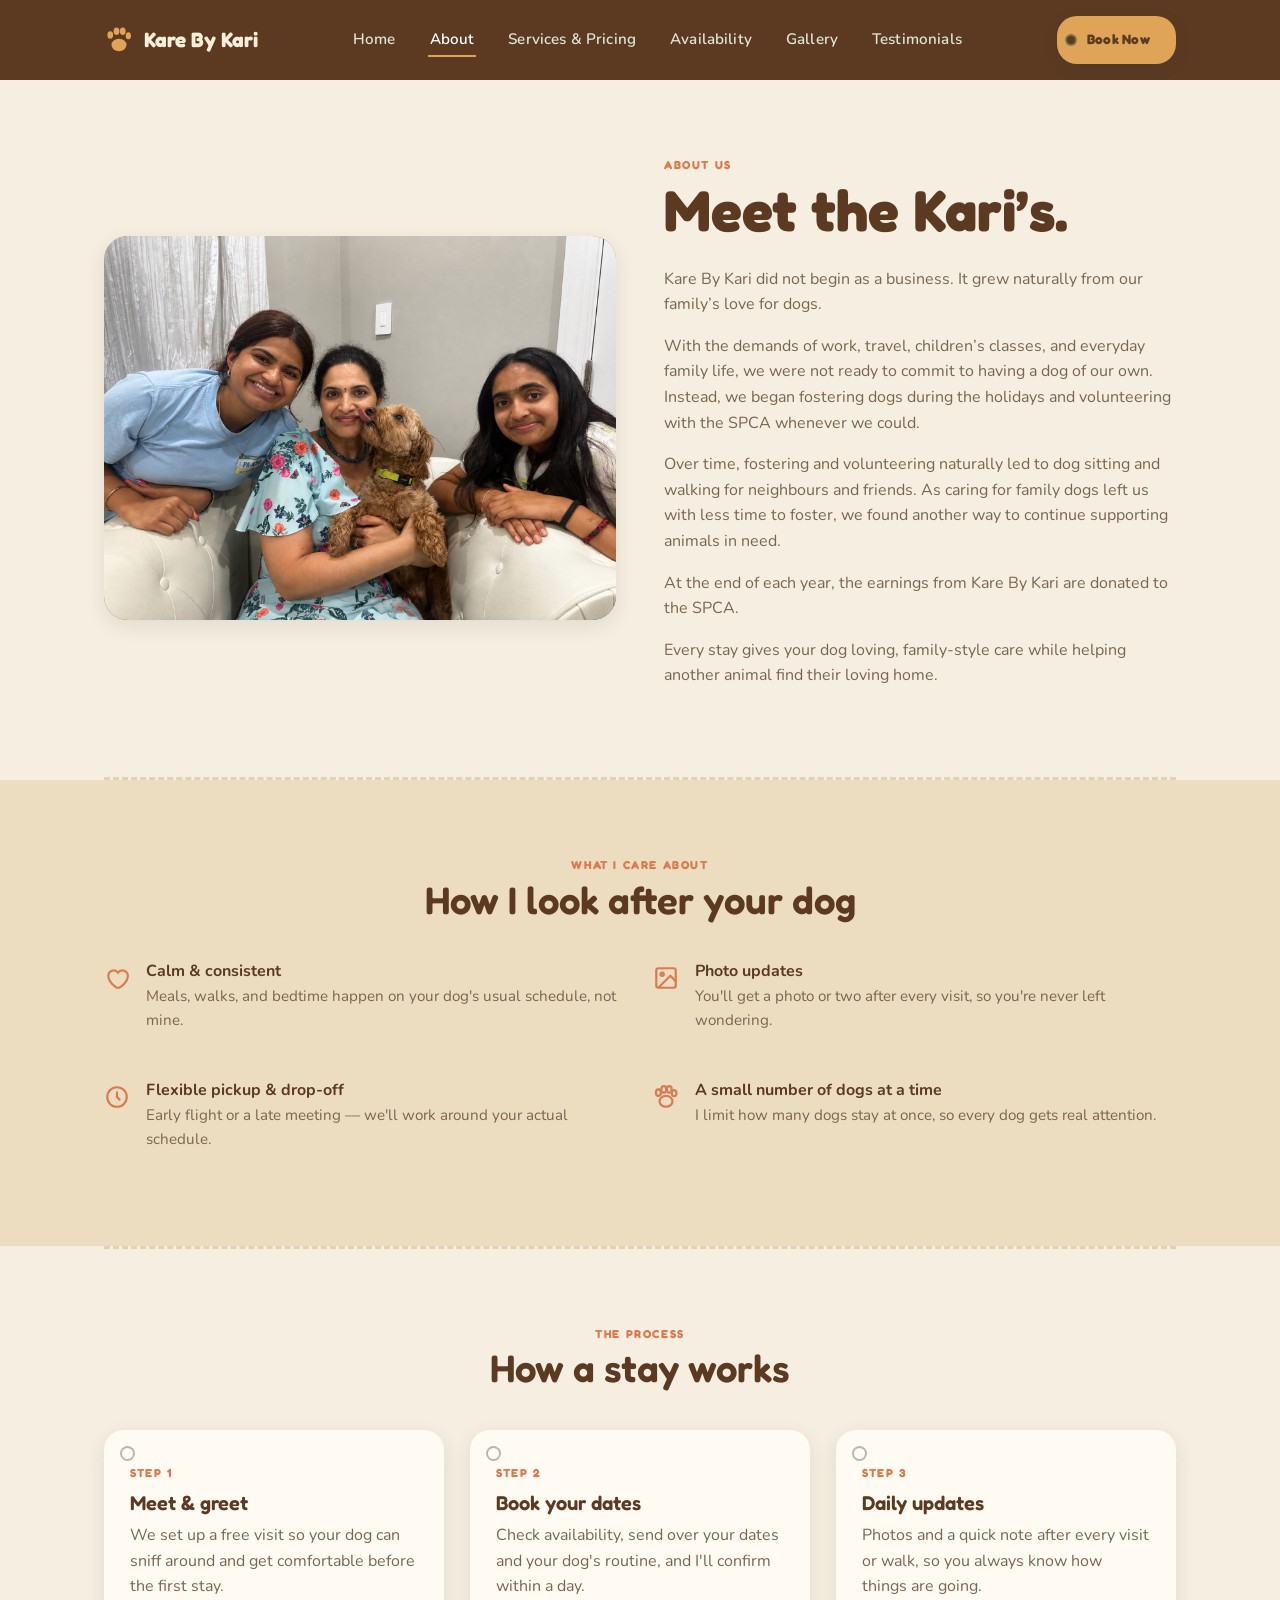
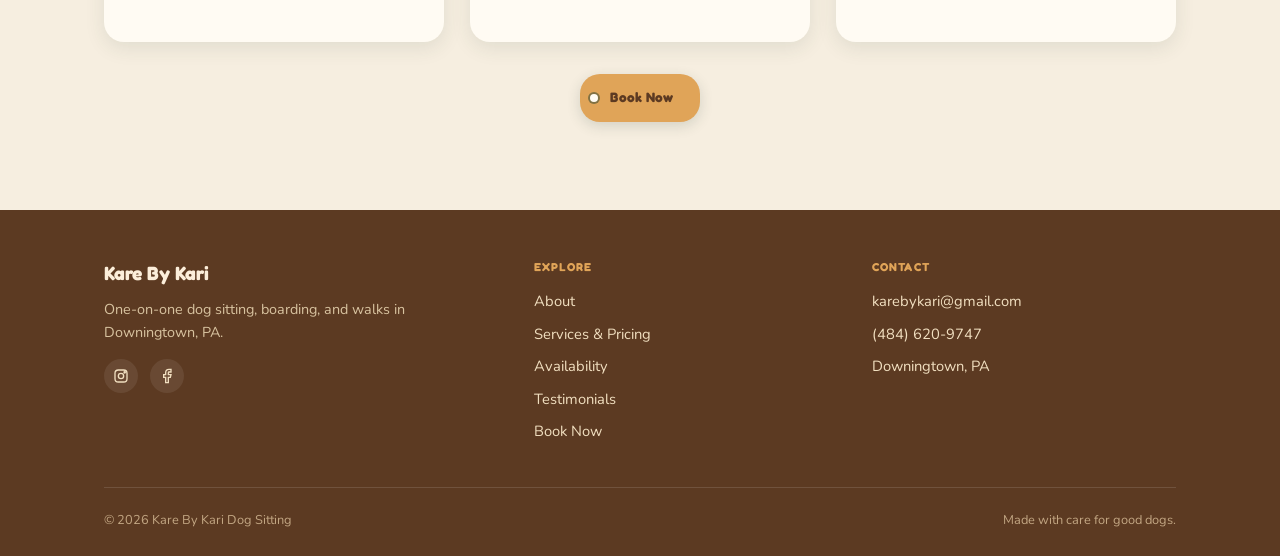
==== commit 49f31cd9: "Update About heading" ====
--- a/about.html
+++ b/about.html
@@ -41,7 +41,7 @@
       </div>
       <div>
         <span class="eyebrow">About Us</span>
-        <h1>Hi, Meet the Karis.</h1>
+        <h1>Meet the Kari’s.</h1>
         <p>Kare By Kari did not begin as a business. It grew naturally from our family’s love for dogs.</p>
         <p>With the demands of work, travel, children’s classes, and everyday family life, we were not ready to commit to having a dog of our own. Instead, we began fostering dogs during the holidays and volunteering with the SPCA whenever we could.</p>
         <p>Over time, fostering and volunteering naturally led to dog sitting and walking for neighbours and friends. As caring for family dogs left us with less time to foster, we found another way to continue supporting animals in need.</p>
